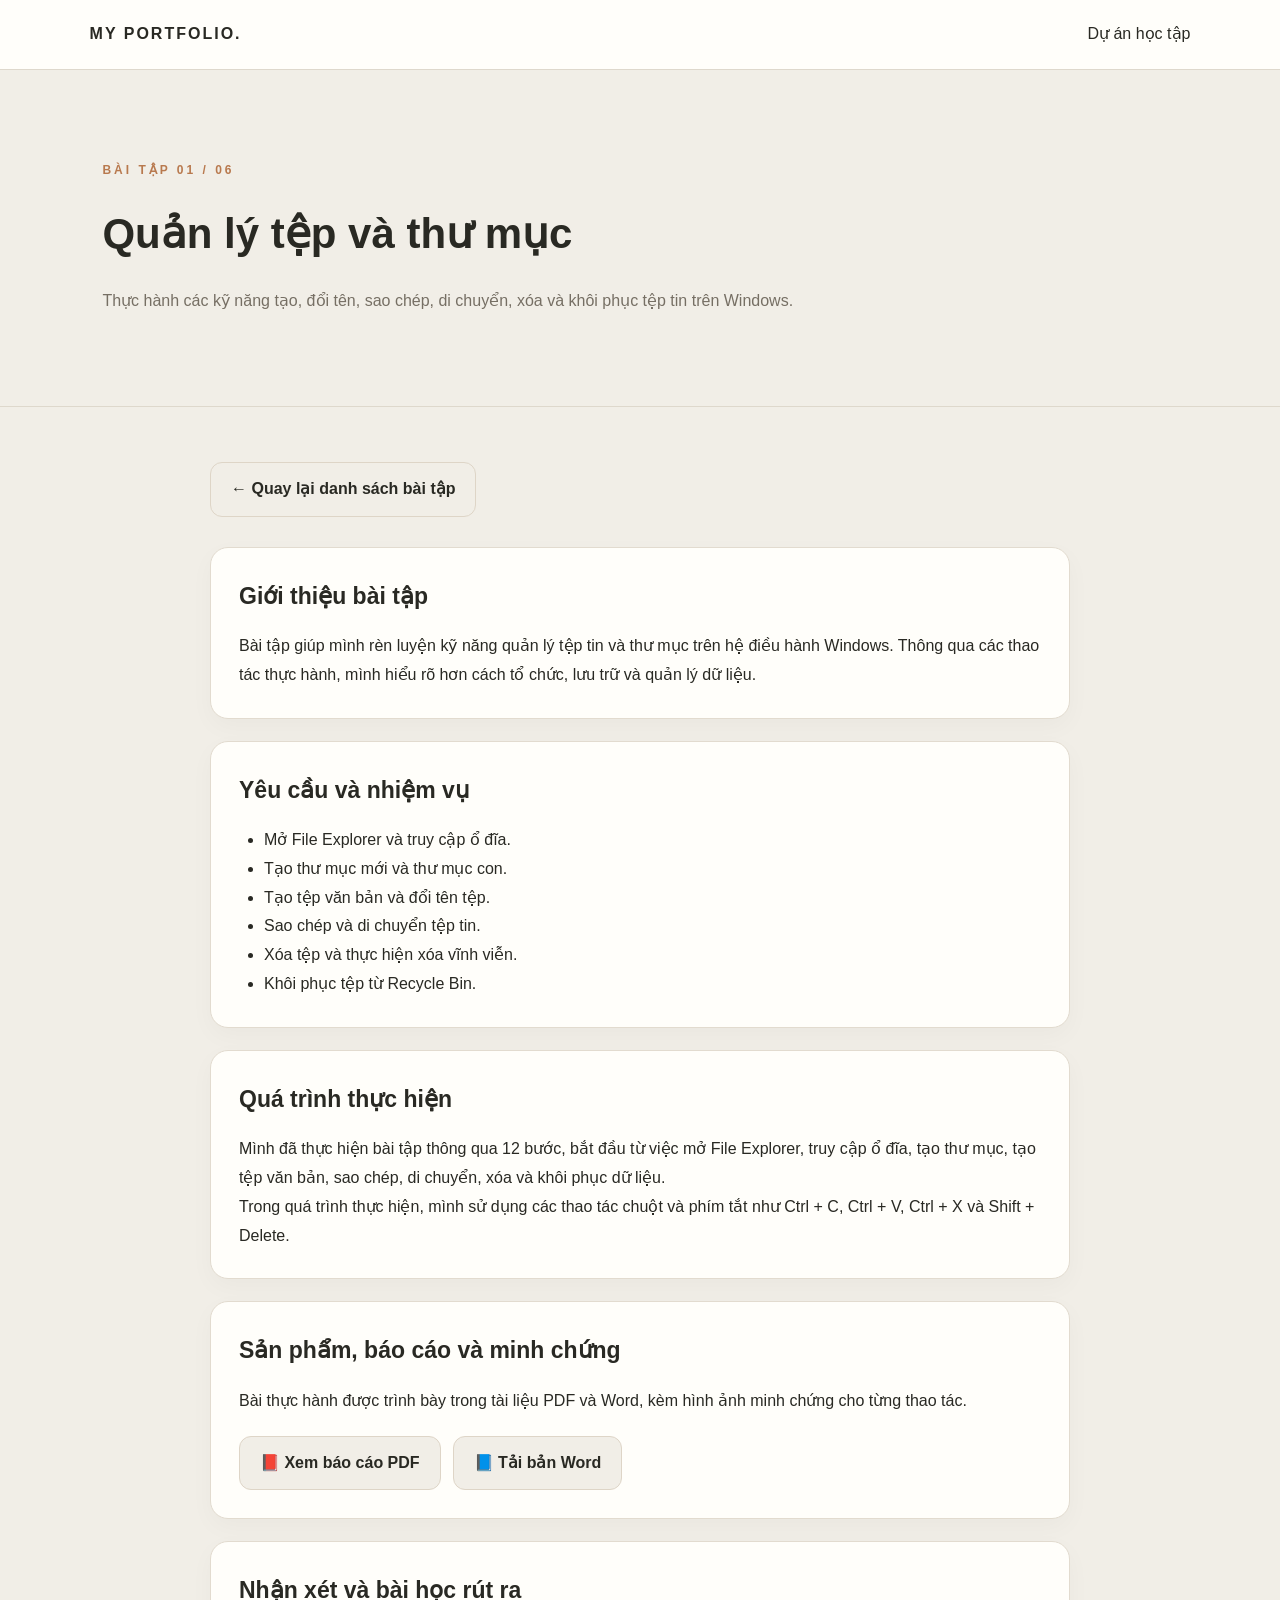
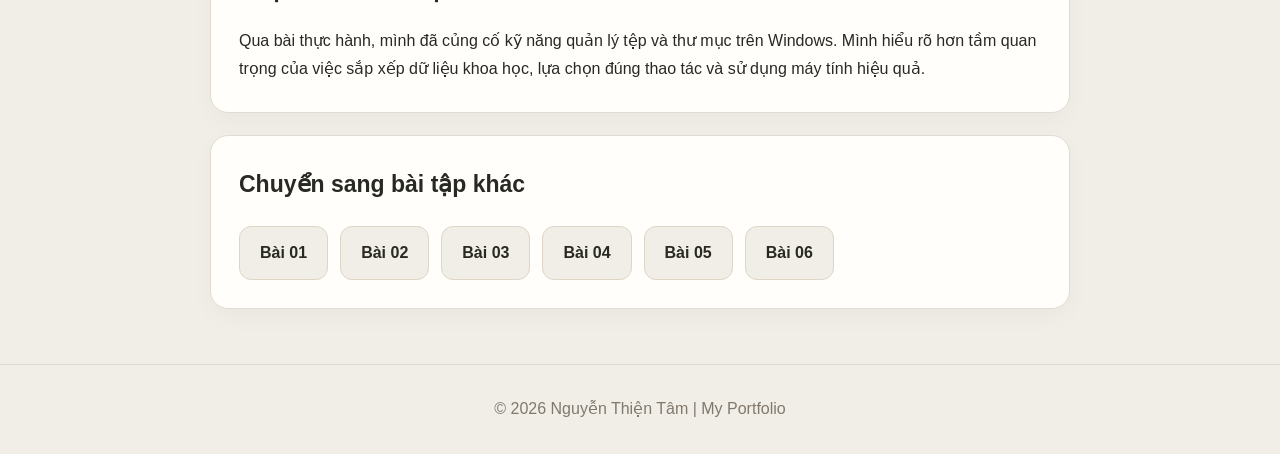
==== bai-tap-1.html @ 07601734 "Create bai-tap-1.html" ====
<!DOCTYPE html>
<html lang="vi">
<head>
<meta charset="UTF-8">
<meta name="viewport" content="width=device-width, initial-scale=1.0">
<title>Bài tập 1 | Nguyễn Thiện Tâm</title>

<style>
* {
    box-sizing: border-box;
    margin: 0;
    padding: 0;
}

body {
    font-family: Arial, sans-serif;
    background: #f1eee7;
    color: #292923;
    line-height: 1.8;
}

header {
    background: #fffefa;
    padding: 20px 7%;
    border-bottom: 1px solid #ded8cc;
    display: flex;
    justify-content: space-between;
    align-items: center;
}

.logo {
    font-weight: bold;
    letter-spacing: 2px;
}

header a {
    color: #292923;
    text-decoration: none;
}

.hero {
    padding: 90px 8%;
    border-bottom: 1px solid #ded8cc;
}

.label {
    color: #b8794e;
    letter-spacing: 3px;
    font-size: 12px;
    font-weight: bold;
}

h1 {
    font-size: 42px;
    margin: 15px 0;
}

.hero p {
    color: #766f64;
}

main {
    max-width: 900px;
    margin: 55px auto;
    padding: 0 20px;
}

.card {
    background: #fffefa;
    border: 1px solid #e2dbcf;
    border-radius: 18px;
    padding: 28px;
    margin-bottom: 22px;
    box-shadow: 0 8px 25px rgba(0,0,0,0.03);
}

h2 {
    margin-bottom: 15px;
    font-size: 23px;
}

ul {
    padding-left: 25px;
}

.actions {
    display: flex;
    flex-wrap: wrap;
    gap: 12px;
    margin-top: 20px;
}

.btn {
    display: inline-block;
    padding: 12px 20px;
    border-radius: 12px;
    background: #f1eee7;
    border: 1px solid #ded5c7;
    color: #292923;
    text-decoration: none;
    font-weight: bold;
}

.btn:hover {
    background: #292923;
    color: white;
}

.back {
    margin-bottom: 30px;
}

footer {
    text-align: center;
    padding: 30px;
    color: #80786d;
    border-top: 1px solid #ded8cc;
}

@media(max-width:600px) {
    h1 {
        font-size: 30px;
    }
    .hero {
        padding: 60px 7%;
    }
}
</style>
</head>

<body>

<header>
    <a href="index.html" class="logo">MY PORTFOLIO.</a>
    <a href="du-an.html">Dự án học tập</a>
</header>

<section class="hero">
    <div class="label">BÀI TẬP 01 / 06</div>
    <h1>Quản lý tệp và thư mục</h1>
    <p>
        Thực hành các kỹ năng tạo, đổi tên, sao chép,
        di chuyển, xóa và khôi phục tệp tin trên Windows.
    </p>
</section>

<main>

    <a href="du-an.html" class="btn back">
        ← Quay lại danh sách bài tập
    </a>

    <section class="card">
        <h2>Giới thiệu bài tập</h2>
        <p>
            Bài tập giúp mình rèn luyện kỹ năng quản lý
            tệp tin và thư mục trên hệ điều hành Windows.
            Thông qua các thao tác thực hành, mình hiểu
            rõ hơn cách tổ chức, lưu trữ và quản lý dữ liệu.
        </p>
    </section>

    <section class="card">
        <h2>Yêu cầu và nhiệm vụ</h2>
        <ul>
            <li>Mở File Explorer và truy cập ổ đĩa.</li>
            <li>Tạo thư mục mới và thư mục con.</li>
            <li>Tạo tệp văn bản và đổi tên tệp.</li>
            <li>Sao chép và di chuyển tệp tin.</li>
            <li>Xóa tệp và thực hiện xóa vĩnh viễn.</li>
            <li>Khôi phục tệp từ Recycle Bin.</li>
        </ul>
    </section>

    <section class="card">
        <h2>Quá trình thực hiện</h2>
        <p>
            Mình đã thực hiện bài tập thông qua 12 bước,
            bắt đầu từ việc mở File Explorer, truy cập ổ đĩa,
            tạo thư mục, tạo tệp văn bản, sao chép, di chuyển,
            xóa và khôi phục dữ liệu.
        </p>
        <p>
            Trong quá trình thực hiện, mình sử dụng các thao tác
            chuột và phím tắt như Ctrl + C, Ctrl + V,
            Ctrl + X và Shift + Delete.
        </p>
    </section>

    <section class="card">
        <h2>Sản phẩm, báo cáo và minh chứng</h2>
        <p>
            Bài thực hành được trình bày trong tài liệu PDF
            và Word, kèm hình ảnh minh chứng cho từng thao tác.
        </p>

        <div class="actions">
            <a href="bai-tap-1.pdf"
               target="_blank"
               class="btn">
                📕 Xem báo cáo PDF
            </a>

            <a href="bai-tap-1.docx"
               download
               class="btn">
                📘 Tải bản Word
            </a>
        </div>
    </section>

    <section class="card">
        <h2>Nhận xét và bài học rút ra</h2>
        <p>
            Qua bài thực hành, mình đã củng cố kỹ năng
            quản lý tệp và thư mục trên Windows.
            Mình hiểu rõ hơn tầm quan trọng của việc
            sắp xếp dữ liệu khoa học, lựa chọn đúng thao tác
            và sử dụng máy tính hiệu quả.
        </p>
    </section>

    <section class="card">
        <h2>Chuyển sang bài tập khác</h2>
        <div class="actions">
            <a href="bai-tap-1.html" class="btn">Bài 01</a>
            <a href="bai-tap-2.html" class="btn">Bài 02</a>
            <a href="bai-tap-3.html" class="btn">Bài 03</a>
            <a href="bai-tap-4.html" class="btn">Bài 04</a>
            <a href="bai-tap-5.html" class="btn">Bài 05</a>
            <a href="bai-tap-6.html" class="btn">Bài 06</a>
        </div>
    </section>

</main>

<footer>
    © 2026 Nguyễn Thiện Tâm | My Portfolio
</footer>

</body>
</html>
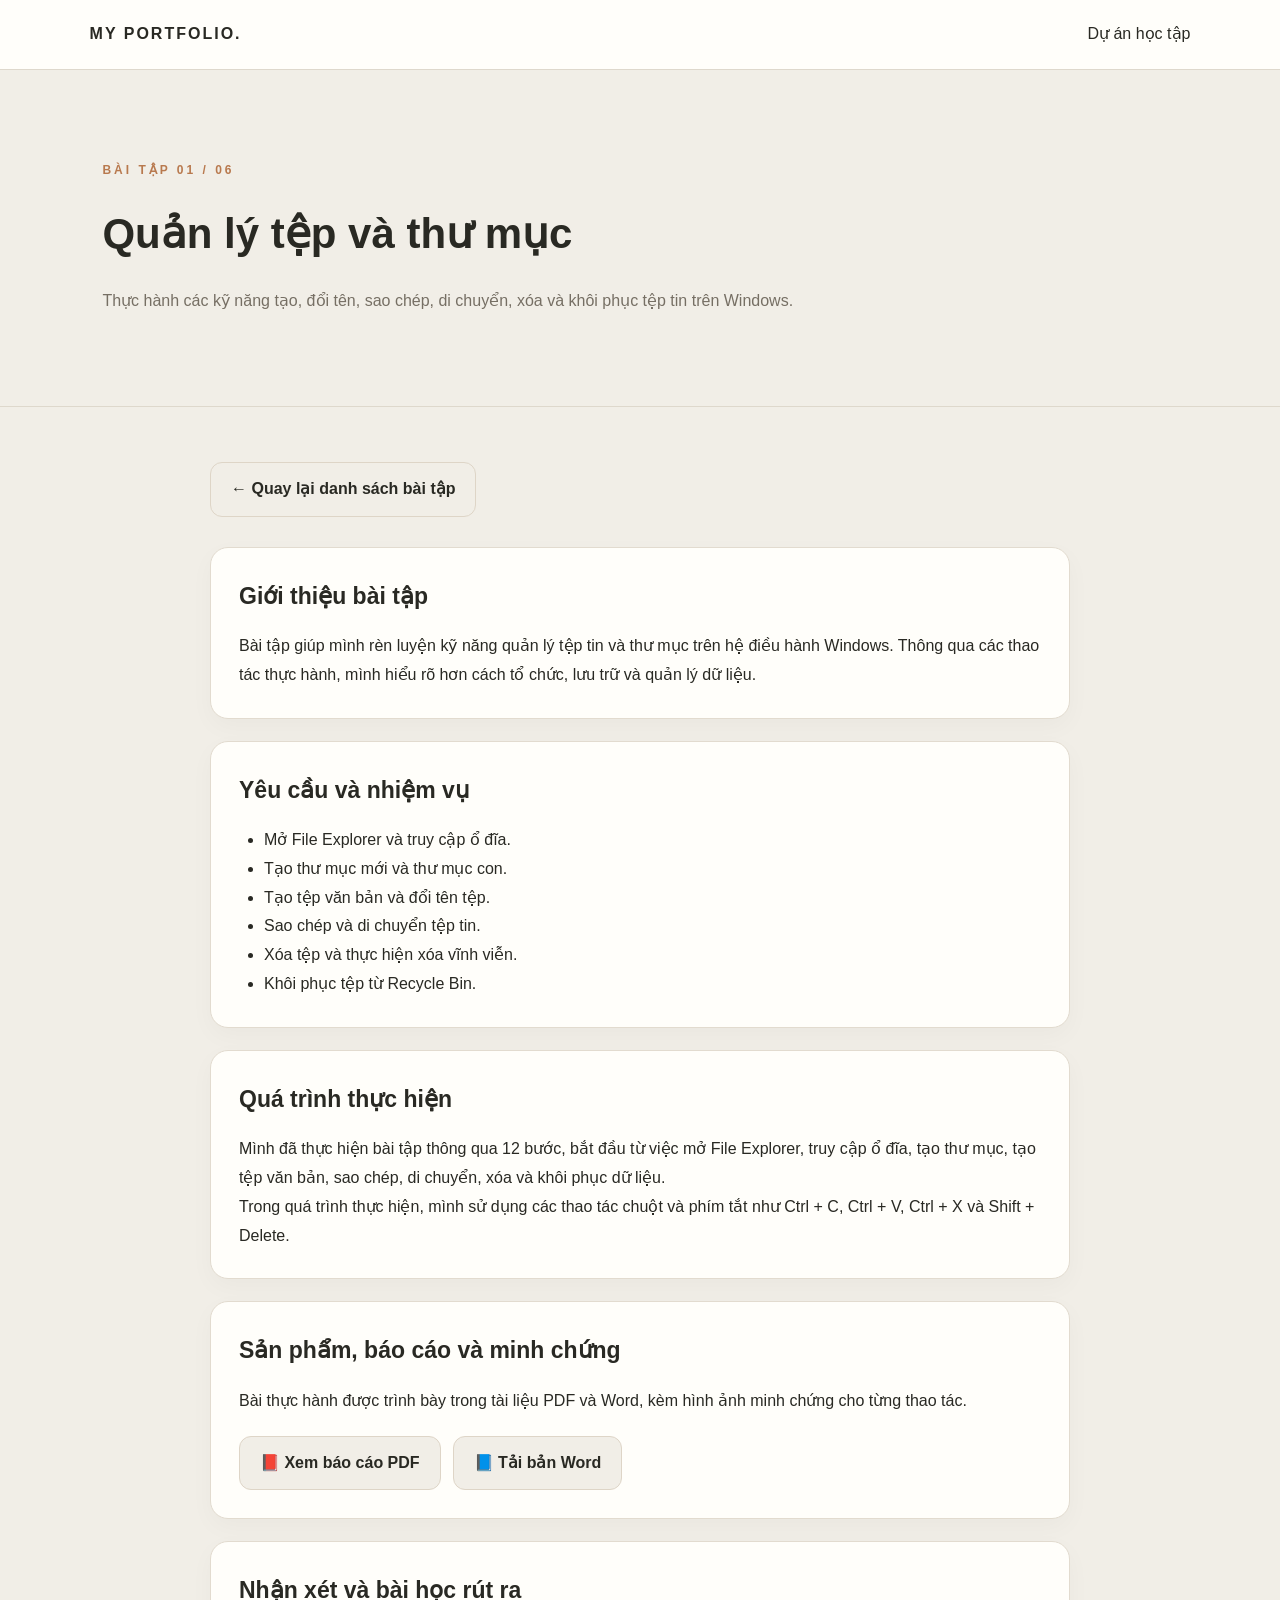
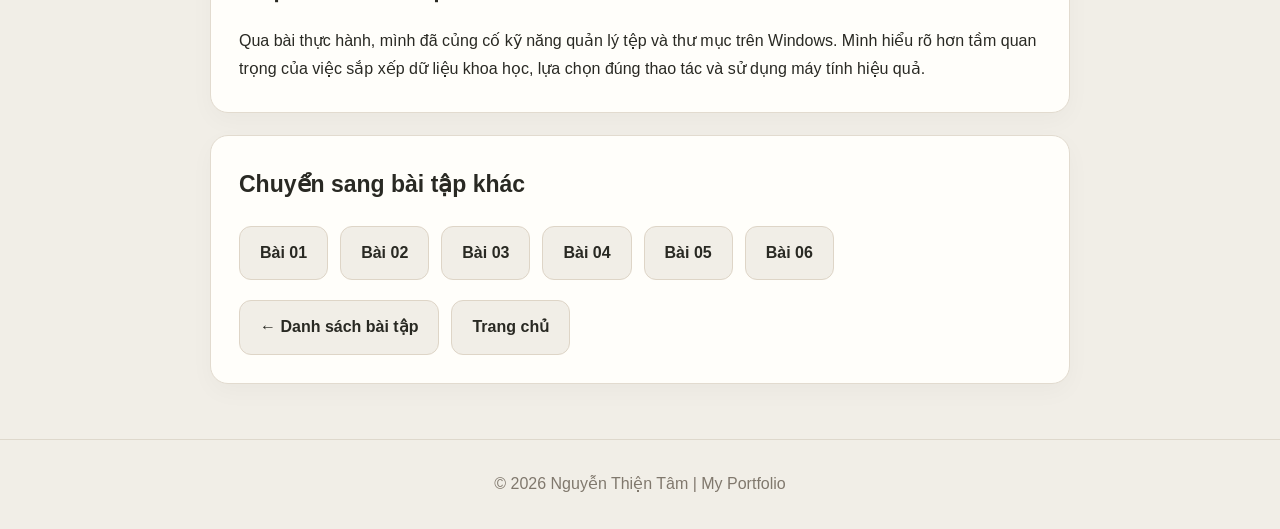
==== commit 16650e19: "Update bai-tap-1.html" ====
--- a/bai-tap-1.html
+++ b/bai-tap-1.html
@@ -231,6 +231,12 @@
             <a href="bai-tap-5.html" class="btn">Bài 05</a>
             <a href="bai-tap-6.html" class="btn">Bài 06</a>
         </div>
+        
+    <div class="actions">
+        <a href="du-an.html" class="btn">← Danh sách bài tập</a>
+        <a href="index.html" class="btn">Trang chủ</a>
+    </div>
+        
     </section>
 
 </main>
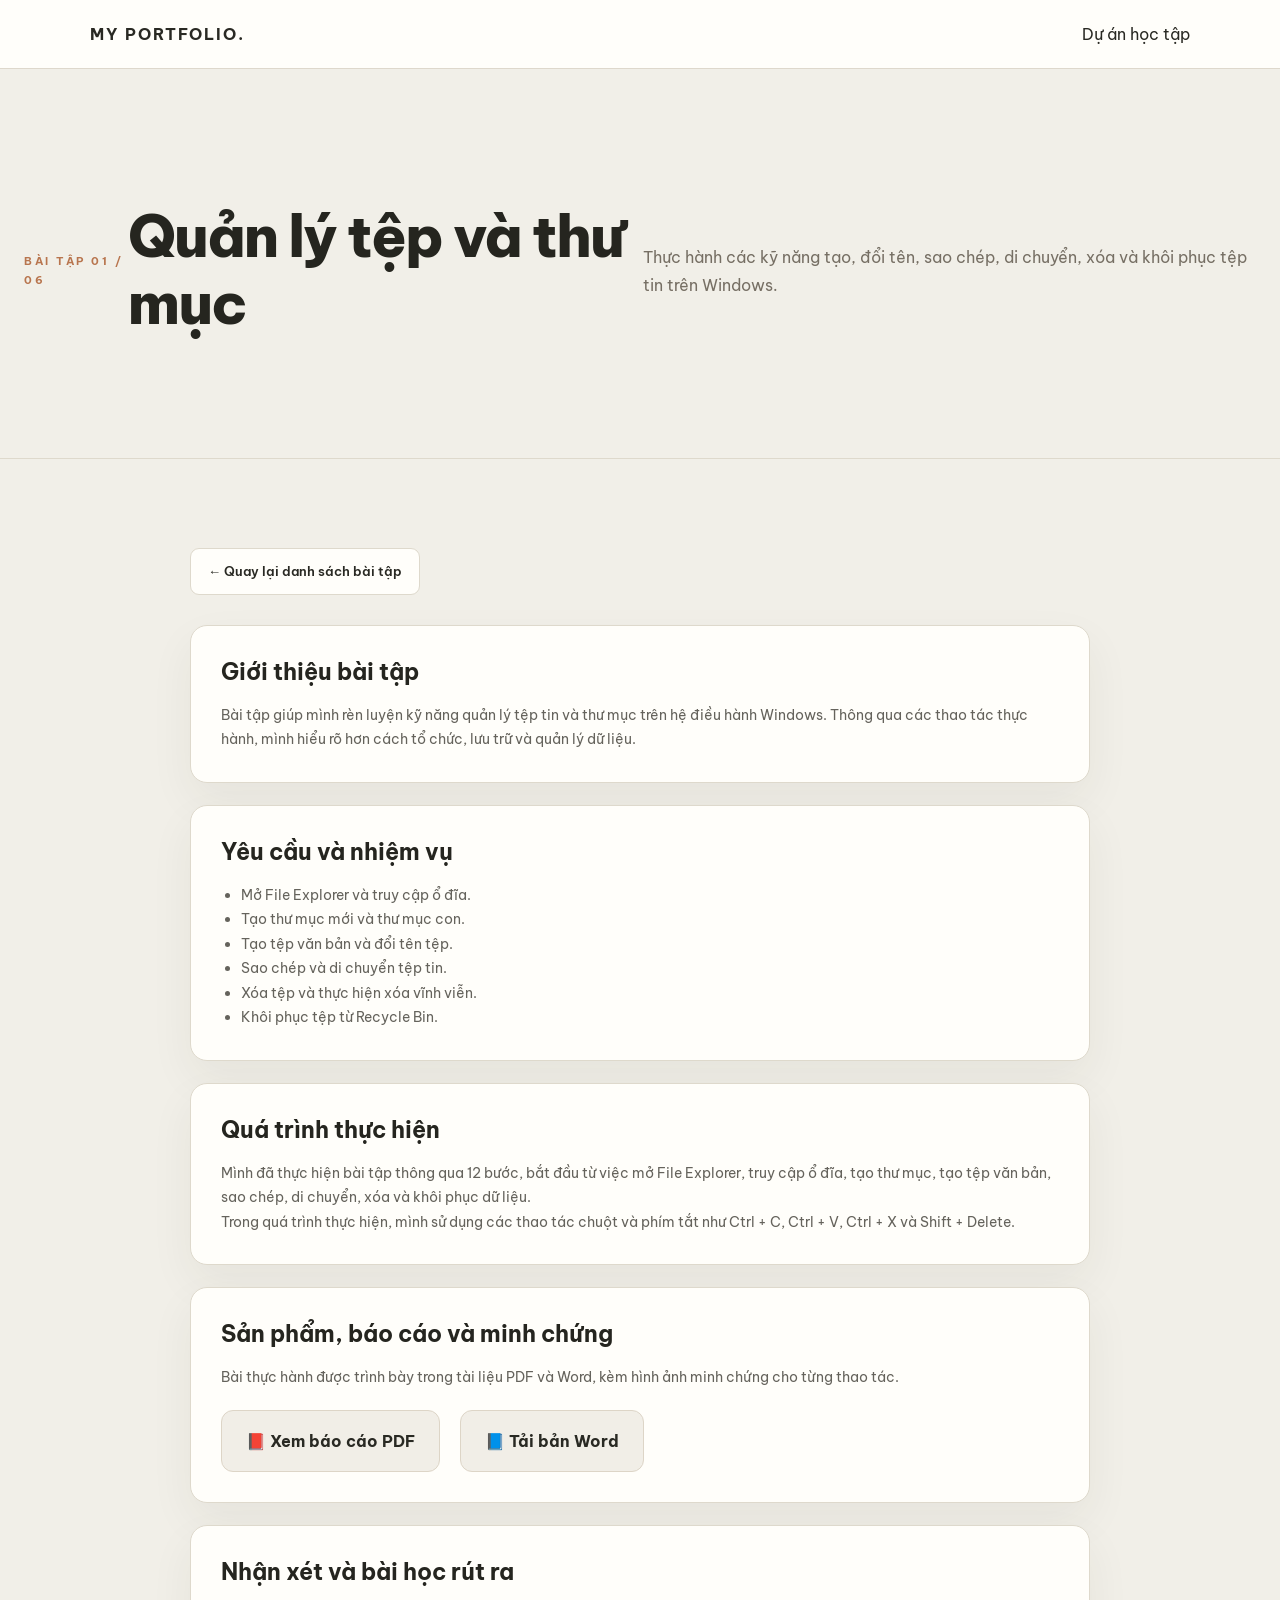
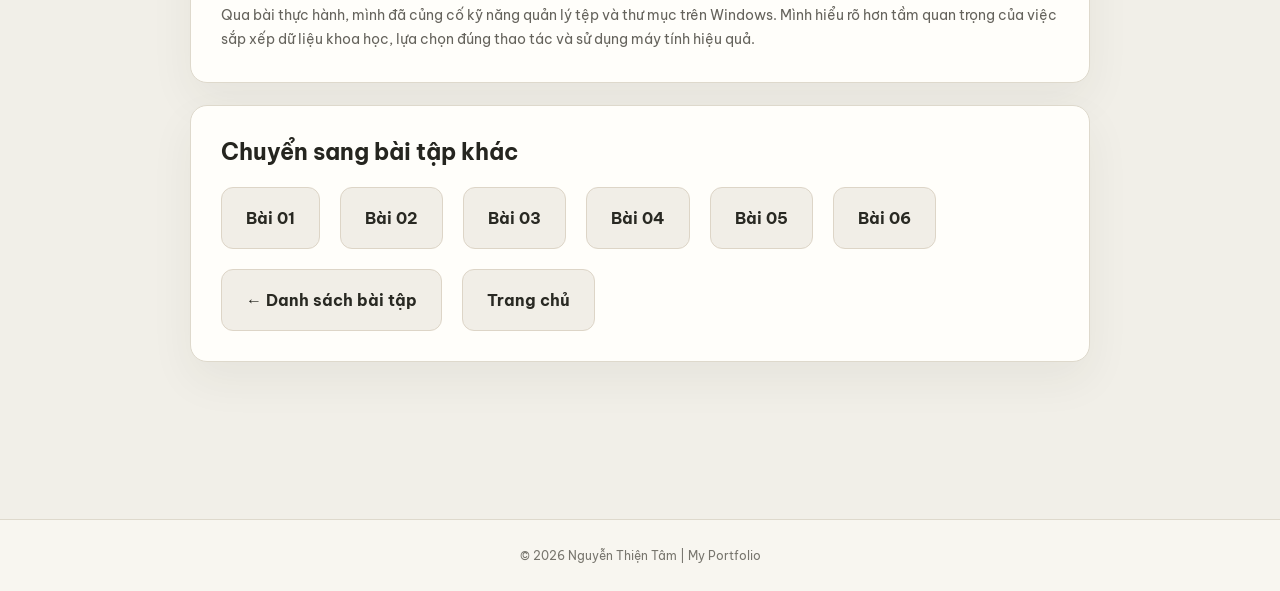
==== commit 2d5a024c: "Add link to external stylesheet in HTML file Dong bo giao dien Bai 01" ====
--- a/bai-tap-1.html
+++ b/bai-tap-1.html
@@ -127,6 +127,8 @@
     }
 }
 </style>
+
+<link rel="stylesheet" href="style.css">
 </head>
 
 <body>
--- a/style.css
+++ b/style.css
@@ -0,0 +1,104 @@
+
+@import url('https://fonts.googleapis.com/css2?family=Be+Vietnam+Pro:wght@400;500;600;700;800&display=swap');
+:root{--paper:#f1efe8;--paper2:#f8f6f0;--ink:#25251f;--muted:#77756d;--line:#ded9cc;--accent:#b8754e;--white:#fffefa;--shadow:0 18px 45px rgba(53,45,32,.06)}
+*{box-sizing:border-box}
+html{scroll-behavior:smooth}
+body{margin:0;background:var(--paper);color:var(--ink);font-family:'Be Vietnam Pro',Arial,sans-serif;line-height:1.75}
+a{color:inherit;text-decoration:none}
+.site-header{height:auto;min-height:76px;background:rgba(255,254,250,.96);border-bottom:1px solid var(--line);display:flex;align-items:center;justify-content:space-between;padding:15px max(5vw,24px);gap:24px;position:sticky;top:0;z-index:10}
+.brand{font-size:15px;font-weight:800;letter-spacing:2px;white-space:nowrap}
+.nav{display:flex;align-items:center;justify-content:flex-end;gap:22px;flex-wrap:wrap}
+.nav a{font-size:13px;font-weight:500;color:#55534c;transition:.2s}
+.nav a:hover,.nav a.active{color:var(--accent)}
+.menu-toggle{display:none;border:1px solid var(--line);background:transparent;border-radius:8px;padding:8px 12px;font-size:18px}
+.hero{min-height:390px;padding:105px 24px 90px;border-bottom:1px solid var(--line);display:flex;align-items:center}
+.container{width:min(1050px,90%);margin:0 auto}
+.label,.eyebrow{font-size:11px;letter-spacing:2.5px;text-transform:uppercase;color:var(--accent);font-weight:700}
+h1{font-size:clamp(38px,6vw,58px);line-height:1.16;letter-spacing:-2px;margin:16px 0 20px;font-weight:800}
+h2{font-size:23px;line-height:1.35;margin:0 0 16px}
+h3{font-size:17px;margin:0 0 8px}
+.lead{max-width:680px;color:#68665e;font-size:16px}
+main{padding:34px 0 80px}
+.content-grid{display:grid;grid-template-columns:repeat(2,minmax(0,1fr));gap:22px}
+.card{background:var(--white);border:1px solid var(--line);border-radius:17px;padding:30px;margin:0 0 22px;box-shadow:var(--shadow)}
+.card p:last-child{margin-bottom:0}
+.card p,.card li{color:#65635c;font-size:14px}
+.card ul{padding-left:20px;margin-bottom:0}
+.profile{display:grid;grid-template-columns:1.15fr .85fr;gap:35px;align-items:center}
+.avatar-wrap{background:#e8e2d6;border-radius:20px;padding:14px;max-width:360px;margin-left:auto}
+.avatar{width:100%;height:430px;object-fit:cover;object-position:center 25%;display:block;border-radius:13px}
+.info-list{display:grid;grid-template-columns:repeat(2,minmax(0,1fr));gap:12px;margin-top:24px}
+.info-item{background:var(--paper2);border:1px solid var(--line);padding:14px 16px;border-radius:12px}
+.info-item small{display:block;color:var(--muted);font-size:10px;letter-spacing:1px;text-transform:uppercase}
+.info-item strong{font-size:14px}
+.button-row{display:flex;gap:12px;flex-wrap:wrap;margin-top:24px}
+.btn{display:inline-flex;align-items:center;justify-content:center;padding:11px 17px;border:1px solid var(--line);border-radius:9px;font-size:13px;font-weight:600;background:var(--white);transition:.2s}
+.btn:hover{border-color:var(--accent);color:var(--accent);transform:translateY(-1px)}
+.btn.primary{background:var(--ink);border-color:var(--ink);color:white}
+.btn.primary:hover{background:var(--accent);border-color:var(--accent)}
+.timeline{border-left:1px solid var(--line);padding-left:24px;margin-left:8px}
+.timeline-item{position:relative;padding:0 0 22px}
+.timeline-item:before{content:"";position:absolute;width:10px;height:10px;border-radius:50%;background:var(--accent);left:-30px;top:8px}
+.project-grid{display:grid;grid-template-columns:repeat(2,minmax(0,1fr));gap:18px}
+.project-card{background:var(--white);border:1px solid var(--line);border-radius:15px;padding:24px;transition:.2s}
+.project-card:hover{transform:translateY(-3px);box-shadow:var(--shadow)}
+.project-no{font-size:11px;color:var(--accent);letter-spacing:2px;font-weight:700;margin-bottom:12px}
+.project-card p{font-size:13px;color:#68665e}
+.project-card .chapter{font-size:11px;color:var(--muted);font-weight:600}
+.skill-list{display:grid;grid-template-columns:repeat(2,minmax(0,1fr));gap:14px}
+.skill{background:var(--white);border:1px solid var(--line);padding:20px;border-radius:13px}
+.skill span{color:var(--accent);font-size:11px;font-weight:700;letter-spacing:1px}
+footer{border-top:1px solid var(--line);background:var(--paper2);padding:25px 5vw;text-align:center;color:var(--muted);font-size:12px}
+.footer-nav{margin-top:8px;display:flex;justify-content:center;gap:16px;flex-wrap:wrap}
+.footer-nav a:hover{color:var(--accent)}
+.note{font-size:12px;color:var(--muted);margin-top:16px}
+@media(max-width:760px){
+ .site-header{align-items:flex-start;flex-wrap:wrap}.menu-toggle{display:block}.nav{display:none;width:100%;flex-direction:column;align-items:flex-start;gap:8px;padding:10px 0}.nav.open{display:flex}
+ .hero{min-height:300px;padding:75px 20px}.profile{grid-template-columns:1fr}.avatar-wrap{margin:0;max-width:100%}.avatar{height:360px}
+ .content-grid,.project-grid,.skill-list{grid-template-columns:1fr}.info-list{grid-template-columns:1fr 1fr}.card{padding:23px}
+}
+.detail-link {
+    display: inline-flex;
+    margin-top: 12px;
+    color: #b8754e;
+    background: #f8f6f0;
+    border: 1px solid #ded9cc;
+    border-radius: 9px;
+    padding: 10px 16px;
+    font-size: 13px;
+    font-weight: 600;
+    transition: 0.25s;
+}
+
+.detail-link:hover {
+    background: #25251f;
+    color: white;
+    border-color: #25251f;
+    transform: translateY(-2px);
+}
+
+/* Nút xem PDF và tải Word ở bài tập */
+.actions .btn {
+    display: inline-block !important;
+    padding: 16px 24px !important;
+    border-radius: 12px !important;
+    background-color: #f1eee7 !important;
+    border: 1px solid #ddd5c7 !important;
+    color: #292923 !important;
+    font-size: 16px !important;
+    font-weight: 700 !important;
+    text-decoration: none !important;
+    margin-right: 8px !important;
+    transition: 0.2s ease;
+}
+
+.actions .btn:hover {
+    background-color: #e8e2d7 !important;
+    color: #292923 !important;
+}
+
+/* DONG BO PHONG CHU TOAN BO PORTFOLIO */
+body,
+body * {
+    font-family: 'Be Vietnam Pro', Arial, sans-serif !important;
+}
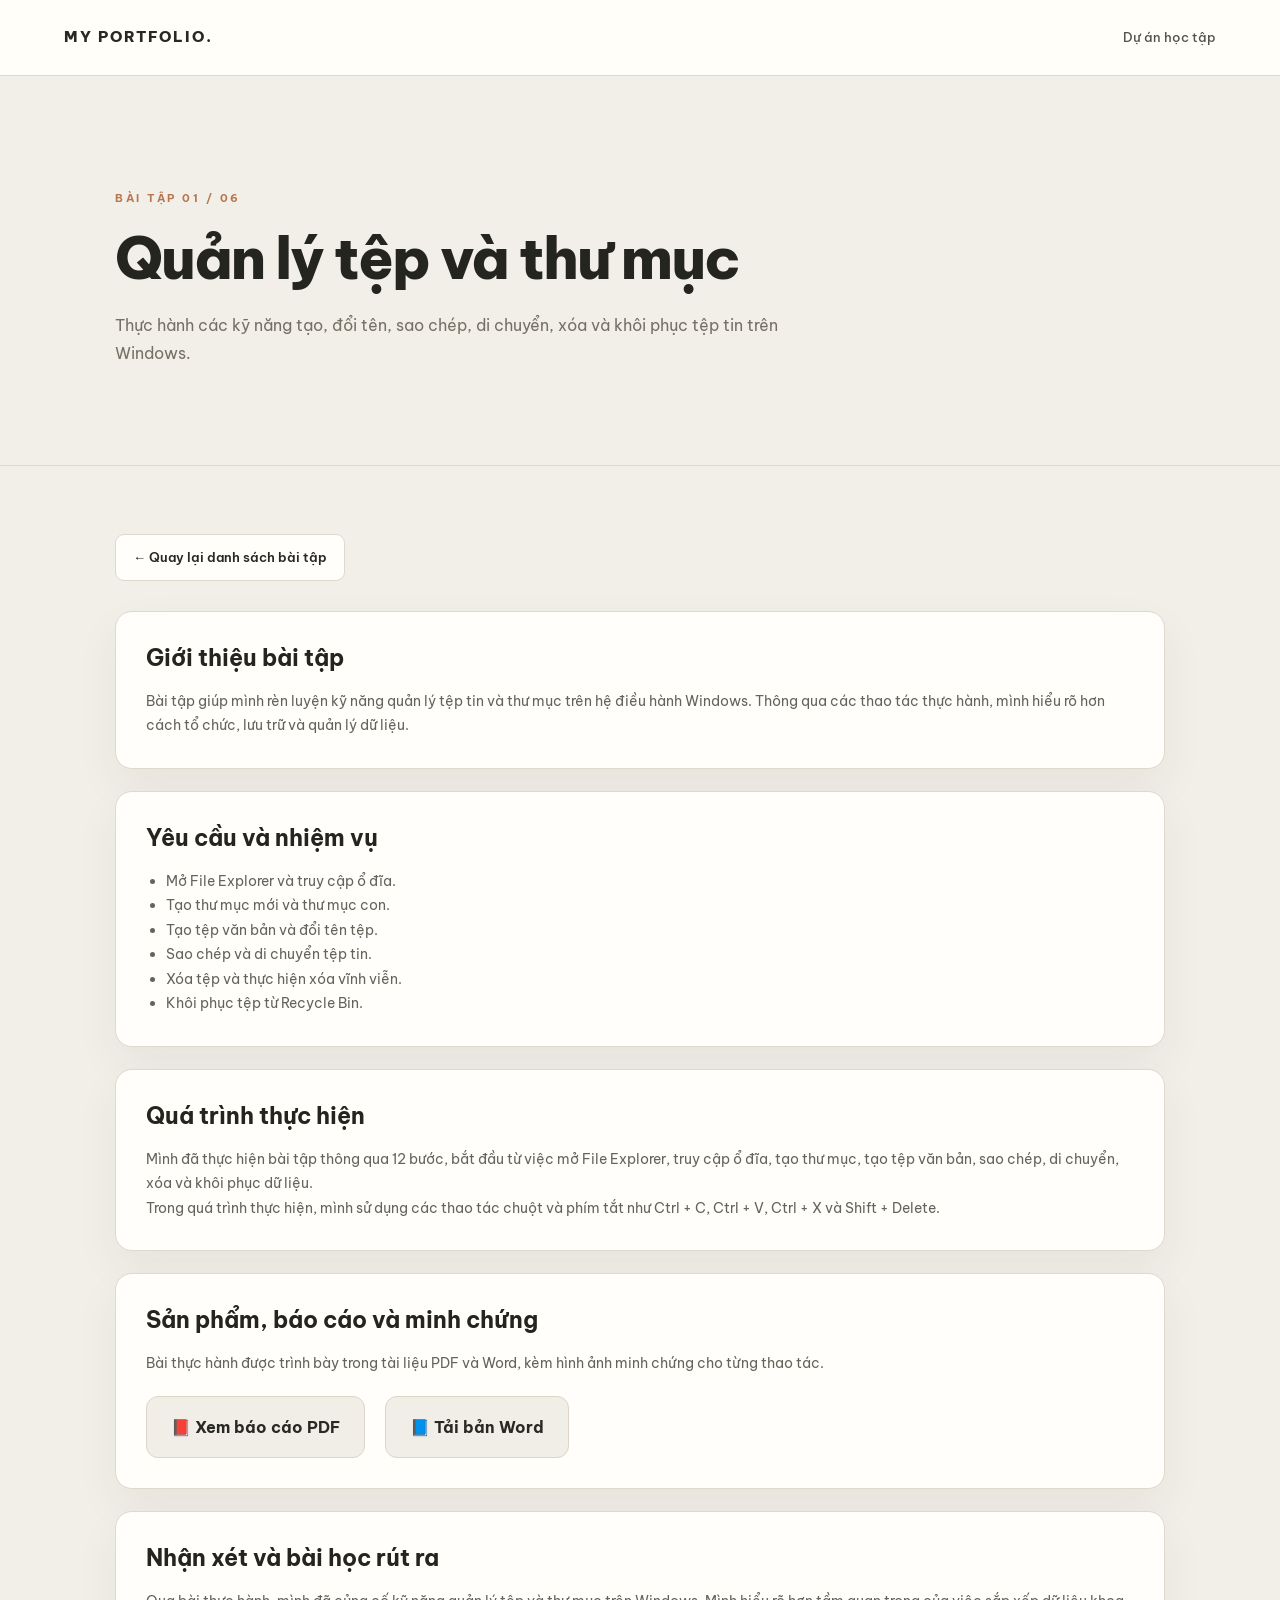
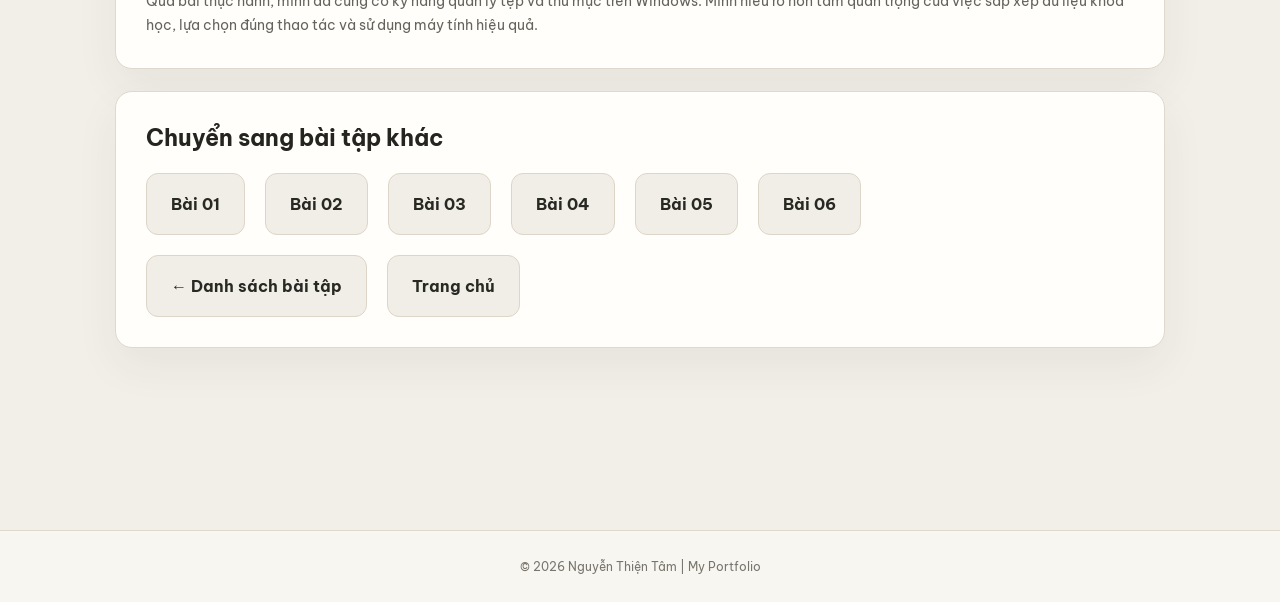
==== commit f06c98f8: "Update bai-tap-1.html Dong bo giao dien Bai 01 theo Bai 04" ====
--- a/bai-tap-1.html
+++ b/bai-tap-1.html
@@ -61,9 +61,9 @@
 }
 
 main {
-    max-width: 900px;
-    margin: 55px auto;
-    padding: 0 20px;
+    width: 90%;
+    max-width: 1050px;
+    margin: 34px auto 80px;
 }
 
 .card {
@@ -133,19 +133,28 @@
 
 <body>
 
-<header>
-    <a href="index.html" class="logo">MY PORTFOLIO.</a>
-    <a href="du-an.html">Dự án học tập</a>
+
+<header class="site-header">
+    <a class="brand" href="index.html">MY PORTFOLIO.</a>
+    <nav class="nav">
+        <a href="du-an.html">Dự án học tập</a>
+    </nav>
 </header>
 
+
 <section class="hero">
-    <div class="label">BÀI TẬP 01 / 06</div>
-    <h1>Quản lý tệp và thư mục</h1>
-    <p>
-        Thực hành các kỹ năng tạo, đổi tên, sao chép,
-        di chuyển, xóa và khôi phục tệp tin trên Windows.
-    </p>
+    <div class="container">
+        <div class="label">BÀI TẬP 01 / 06</div>
+
+        <h1>Quản lý tệp và thư mục</h1>
+
+        <p class="lead">
+            Thực hành các kỹ năng tạo, đổi tên, sao chép,
+            di chuyển, xóa và khôi phục tệp tin trên Windows.
+        </p>
+    </div>
 </section>
+
 
 <main>
 
